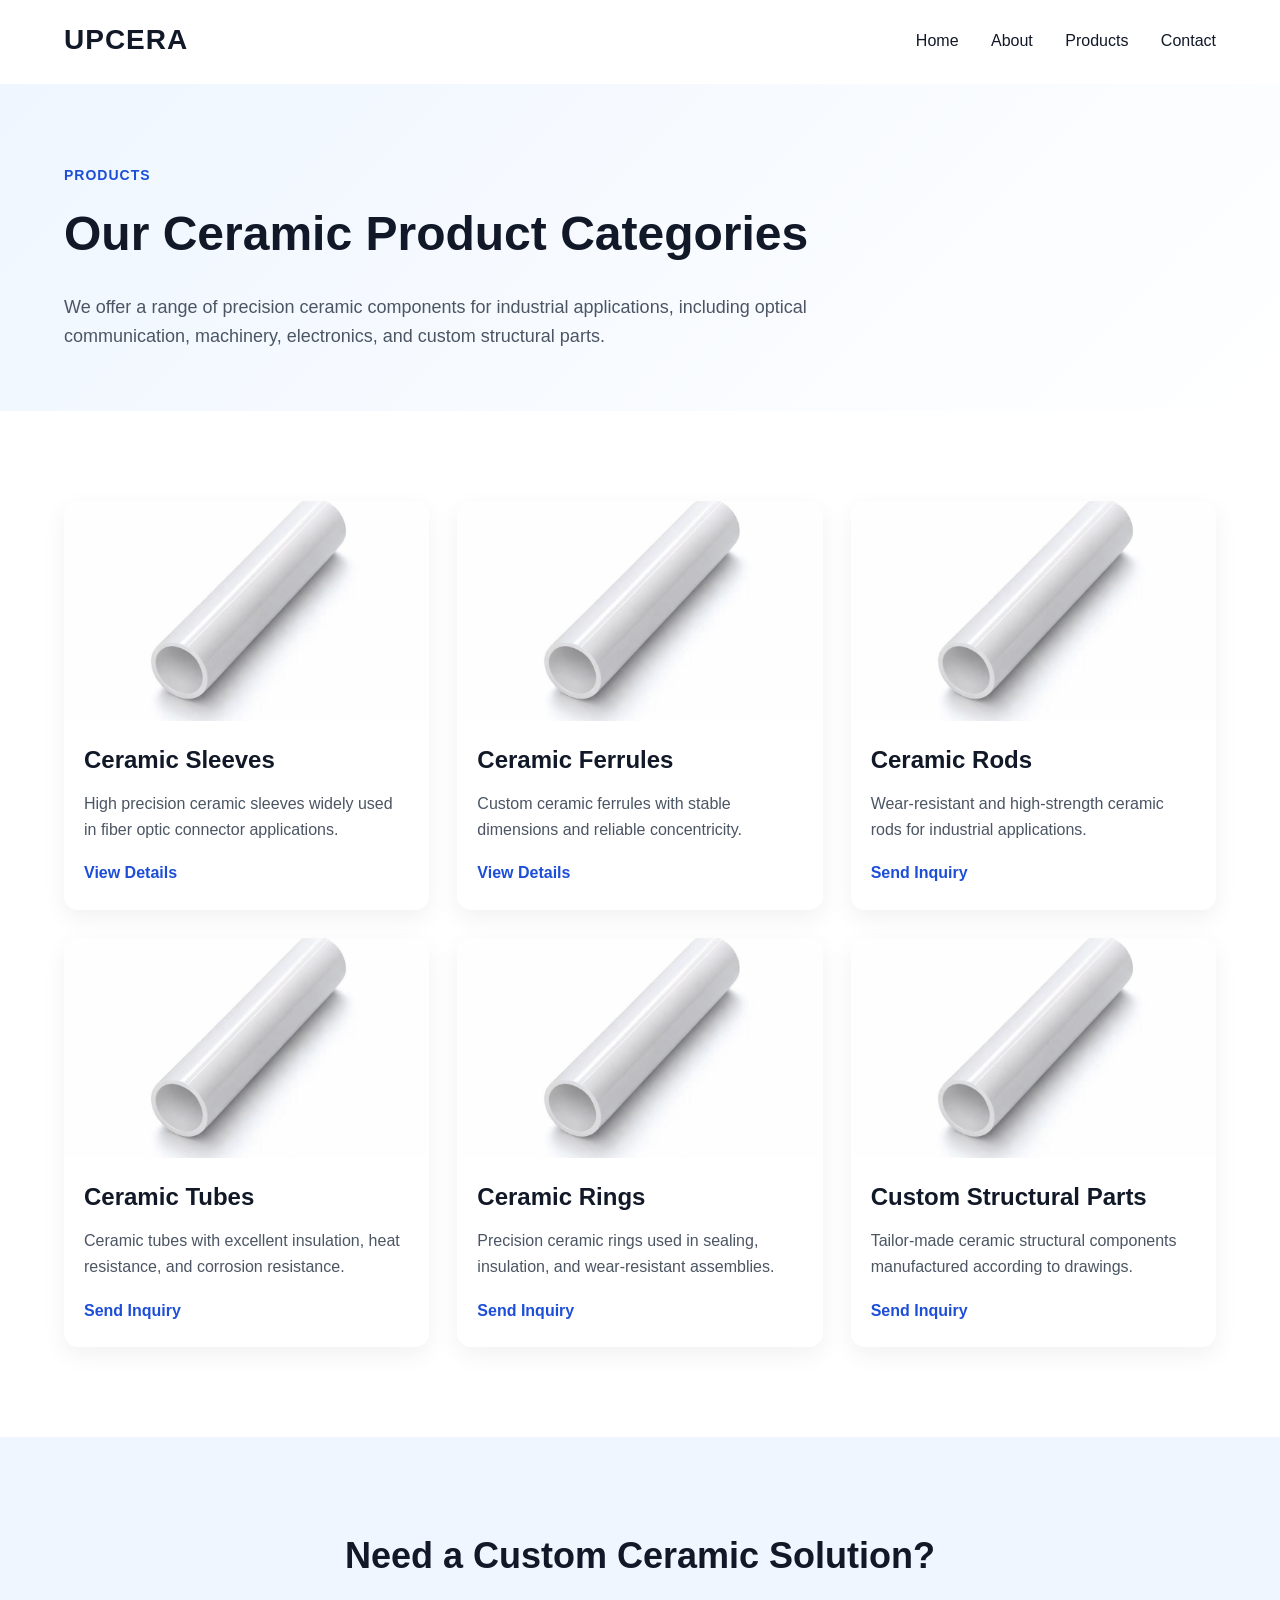
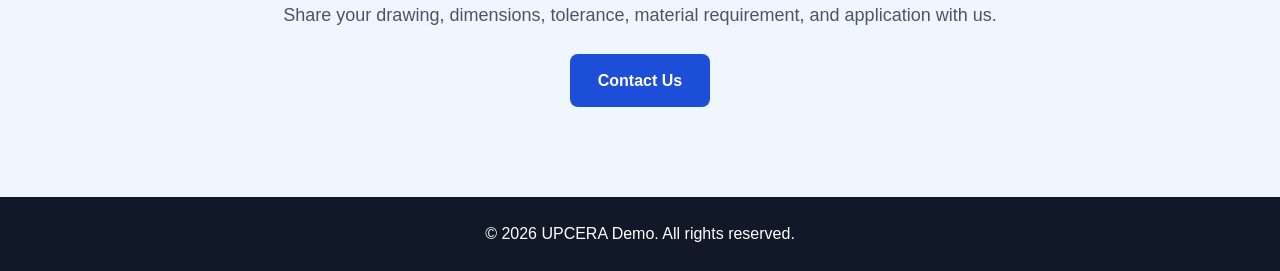
==== products/index.html @ 50f59850 "Refactor site to clean folder-based SEO URL structure" ====
<!DOCTYPE html>
<html lang="en">
<head>
  <meta charset="UTF-8" />
  <meta name="viewport" content="width=device-width, initial-scale=1.0" />
  <title>Industrial Ceramic Products | UPCERA</title>
  <meta name="description" content="Explore UPCERA's industrial ceramic product range, including ceramic sleeves, ceramic ferrules, rods, tubes, rings, and custom structural parts." />
  <link rel="stylesheet" href="/css/style.css" />
</head>
<body>

  <header class="navbar">
    <div class="container nav-wrapper">
      <div class="logo">UPCERA</div>
      <nav class="nav-menu">
        <a href="/">Home</a>
        <a href="/about/">About</a>
        <a href="/products/">Products</a>
        <a href="/contact/">Contact</a>
      </nav>
    </div>
  </header>

  <section class="page-hero">
    <div class="container">
      <p class="section-tag">Products</p>
      <h1>Our Ceramic Product Categories</h1>
      <p class="page-desc">
        We offer a range of precision ceramic components for industrial applications,
        including optical communication, machinery, electronics, and custom structural parts.
      </p>
    </div>
  </section>

  <section class="section">
    <div class="container">
      <div class="product-grid">

        <div class="product-card">
          <a href="/products/ceramic-sleeves/">
            <img src="/images/ceramic-sleeve.jpg" alt="Ceramic Sleeves">
          </a>

          <h3><a href="/products/ceramic-sleeves/" class="product-title-link">Ceramic Sleeves</a></h3>
          <p>
            High precision ceramic sleeves widely used in fiber optic connector applications.
          </p>
          <a href="/products/ceramic-sleeves/" class="text-link">View Details</a>
        </div>

        <div class="product-card">
          <a href="/products/ceramic-ferrules/">
            <img src="/images/ceramic-sleeve.jpg" alt="Ceramic Ferrules">
          </a>
          <h3><a href="/products/ceramic-ferrules/" class="product-title-link">Ceramic Ferrules</a></h3>
          <p>
            Custom ceramic ferrules with stable dimensions and reliable concentricity.
          </p>
          <a href="/products/ceramic-ferrules/" class="text-link">View Details</a>
        </div>

        <div class="product-card">
          <img src="/images/ceramic-sleeve.jpg" alt="Ceramic Rods">
          <h3>Ceramic Rods</h3>
          <p>
            Wear-resistant and high-strength ceramic rods for industrial applications.
          </p>
          <a href="/contact/" class="text-link">Send Inquiry</a>
        </div>

        <div class="product-card">
          <img src="/images/ceramic-sleeve.jpg" alt="Ceramic Tubes">
          <h3>Ceramic Tubes</h3>
          <p>
            Ceramic tubes with excellent insulation, heat resistance, and corrosion resistance.
          </p>
          <a href="/contact/" class="text-link">Send Inquiry</a>
        </div>

        <div class="product-card">
          <img src="/images/ceramic-sleeve.jpg" alt="Ceramic Rings">
          <h3>Ceramic Rings</h3>
          <p>
            Precision ceramic rings used in sealing, insulation, and wear-resistant assemblies.
          </p>
          <a href="/contact/" class="text-link">Send Inquiry</a>
        </div>

        <div class="product-card">
          <img src="/images/ceramic-sleeve.jpg" alt="Custom Structural Parts">
          <h3>Custom Structural Parts</h3>
          <p>
            Tailor-made ceramic structural components manufactured according to drawings.
          </p>
          <a href="/contact/" class="text-link">Send Inquiry</a>
        </div>

      </div>
    </div>
  </section>

  <section class="section cta-section">
    <div class="container cta-box">
      <h2>Need a Custom Ceramic Solution?</h2>
      <p>
        Share your drawing, dimensions, tolerance, material requirement, and application with us.
      </p>
      <a href="/contact/" class="btn">Contact Us</a>
    </div>
  </section>

  <footer class="footer">
    <div class="container footer-content">
      <p>© 2026 UPCERA Demo. All rights reserved.</p>
    </div>
  </footer>

  <script src="/js/main.js"></script>
</body>
</html>
---- css/style.css ----
/* =========================
   1. RESET & GLOBAL
========================= */
* {
  margin: 0;
  padding: 0;
  box-sizing: border-box;
}

body {
  font-family: Arial, sans-serif;
  line-height: 1.6;
  color: #1f2937;
  background-color: #ffffff;
  padding-top: 84px;
}

body.home-page {
  padding-top: 0;
}

.container {
  width: 90%;
  max-width: 1200px;
  margin: 0 auto;
}

/* =========================
   2. SHARED COMPONENTS
========================= */
.section {
  padding: 90px 0;
}

.section-header {
  margin-bottom: 24px;
}

.section-tag {
  color: #1d4ed8;
  font-size: 14px;
  font-weight: bold;
  text-transform: uppercase;
  letter-spacing: 1px;
  margin-bottom: 10px;
}

.section h2 {
  font-size: 40px;
  color: #111827;
}

.section-text {
  max-width: 900px;
  font-size: 18px;
  color: #4b5563;
}

.gray {
  background-color: #f8fafc;
}

.btn {
  display: inline-block;
  background-color: #1d4ed8;
  color: #ffffff;
  padding: 14px 28px;
  text-decoration: none;
  border-radius: 8px;
  font-weight: bold;
}

.btn:hover {
  background-color: #1e40af;
}

.btn-secondary {
  background-color: #ffffff;
  color: #1d4ed8;
  border: 1px solid #1d4ed8;
}

.btn-secondary:hover {
  background-color: #eff6ff;
}

.cards {
  display: flex;
  gap: 24px;
  margin-top: 40px;
}

.card {
  flex: 1;
  background-color: #ffffff;
  padding: 30px;
  border-radius: 14px;
  box-shadow: 0 8px 24px rgba(0, 0, 0, 0.06);
}

.card h3 {
  font-size: 24px;
  margin-bottom: 16px;
  color: #111827;
}

.card p {
  color: #4b5563;
  font-size: 16px;
}

/* =========================
   3. NAVBAR
========================= */
.navbar {
  position: fixed;
  top: 0;
  left: 0;
  width: 100%;
  z-index: 1000;
  background-color: rgba(255, 255, 255, 0);
  padding: 18px 0;
  transition: background-color 0.25s ease, box-shadow 0.25s ease;
}

.navbar.scrolled {
  background-color: rgba(255, 255, 255, 0.95);
  box-shadow: 0 8px 24px rgba(15, 23, 42, 0.08);
}

.nav-wrapper {
  display: flex;
  justify-content: space-between;
  align-items: center;
}

.logo {
  color: #111827;
  font-size: 28px;
  font-weight: bold;
  letter-spacing: 1px;
}

.nav-menu a {
  color: #111827;
  text-decoration: none;
  margin-left: 28px;
  font-size: 16px;
}

.nav-menu a:hover {
  opacity: 0.8;
}

/* =========================
   4. PAGE HERO
========================= */
.page-hero {
  background: linear-gradient(135deg, #eff6ff, #ffffff);
  padding: 80px 0 60px;
}

.page-hero h1 {
  font-size: 48px;
  margin-bottom: 20px;
  color: #111827;
}

.page-desc {
  max-width: 780px;
  font-size: 18px;
  color: #4b5563;
}

/* =========================
   5. HOME PAGE
========================= */
.hero {
  background: linear-gradient(135deg, #eff6ff, #ffffff);
  padding: 180px 0 100px;
}

.hero-content {
  display: flex;
  align-items: center;
  gap: 50px;
}

.hero-text {
  flex: 1;
}

.tag {
  color: #1d4ed8;
  font-weight: bold;
  margin-bottom: 16px;
  font-size: 14px;
  text-transform: uppercase;
  letter-spacing: 1px;
}

.hero h1 {
  font-size: 52px;
  line-height: 1.2;
  margin-bottom: 24px;
  color: #111827;
}

.hero-desc {
  font-size: 18px;
  color: #4b5563;
  margin-bottom: 32px;
  max-width: 620px;
}

.hero-buttons {
  display: flex;
  gap: 16px;
}

.hero-image {
  flex: 1;
  display: flex;
  justify-content: center;
  align-items: center;
}

.hero-image img {
  width: 80%;
  max-width: 420px;
  display: block;
  border-radius: 16px;
}

/* =========================
   6. PRODUCTS PAGE
========================= */
.product-grid {
  display: grid;
  grid-template-columns: repeat(3, 1fr);
  gap: 28px;
}

.product-card {
  background-color: #ffffff;
  border-radius: 14px;
  overflow: hidden;
  box-shadow: 0 8px 24px rgba(0, 0, 0, 0.06);
}

.product-card img {
  width: 100%;
  height: 220px;
  object-fit: cover;
  display: block;
  transition: transform 0.3s;
}

.product-card img:hover {
  transform: scale(1.05);
}

.product-card h3 {
  font-size: 24px;
  margin: 20px 20px 12px;
  color: #111827;
}

.product-card p {
  font-size: 16px;
  color: #4b5563;
  margin: 0 20px 18px;
}

.text-link {
  display: inline-block;
  margin: 0 20px 24px;
  color: #1d4ed8;
  text-decoration: none;
  font-weight: bold;
}

.text-link:hover {
  text-decoration: underline;
}

/* =========================
   7. ABOUT PAGE
========================= */
.about-layout {
  display: flex;
  align-items: center;
  gap: 50px;
}

.about-text {
  flex: 1;
}

.about-image {
  flex: 1;
  display: flex;
  justify-content: center;
}

.about-image img {
  width: 100%;
  max-width: 420px;
  border-radius: 16px;
  display: block;
}

/* =========================
   8. INDUSTRY / APPLICATIONS
========================= */
.industry-grid {
  display: grid;
  grid-template-columns: repeat(3, 1fr);
  gap: 20px;
  margin-top: 30px;
}

.industry-item {
  background-color: #f8fafc;
  border: 1px solid #e5e7eb;
  border-radius: 12px;
  padding: 24px;
  font-size: 18px;
  font-weight: bold;
  color: #111827;
  text-align: center;
}

/* =========================
   9. CONTACT / CTA
========================= */
.contact-section {
  background-color: #eff6ff;
}

.contact-box {
  margin-top: 30px;
  background-color: #ffffff;
  padding: 28px;
  border-radius: 14px;
  box-shadow: 0 8px 24px rgba(0, 0, 0, 0.06);
  max-width: 600px;
}

.contact-box p {
  margin-bottom: 12px;
  font-size: 17px;
}

.cta-section {
  background-color: #eff6ff;
}

.cta-box {
  text-align: center;
  max-width: 800px;
}

.cta-box h2 {
  font-size: 36px;
  margin-bottom: 16px;
  color: #111827;
}

.cta-box p {
  font-size: 18px;
  color: #4b5563;
  margin-bottom: 24px;
}

/* =========================
   10. FOOTER
========================= */
.footer {
  background-color: #111827;
  color: #ffffff;
  padding: 24px 0;
}

.footer-content {
  text-align: center;
}

/* =========================
   11. PRODUCT DETAIL PAGE
========================= */
.product-detail-layout {
  display: flex;
  align-items: center;
  gap: 50px;
}

.product-detail-image {
  flex: 1;
  display: flex;
  justify-content: center;
}

.product-detail-image img {
  width: 100%;
  max-width: 460px;
  border-radius: 16px;
  display: block;
}

.product-detail-info {
  flex: 1;
}

.detail-text {
  font-size: 18px;
  color: #4b5563;
  margin-bottom: 20px;
}

.detail-buttons {
  display: flex;
  gap: 16px;
  margin-top: 30px;
}

.spec-table {
  margin-top: 30px;
  border: 1px solid #e5e7eb;
  border-radius: 12px;
  overflow: hidden;
}

.spec-row {
  display: flex;
  border-bottom: 1px solid #e5e7eb;
}

.spec-row:last-child {
  border-bottom: none;
}

.spec-label {
  width: 220px;
  background-color: #f8fafc;
  padding: 18px 20px;
  font-weight: bold;
  color: #111827;
}

.spec-value {
  flex: 1;
  padding: 18px 20px;
  color: #4b5563;
  background-color: #ffffff;
}
.product-title-link {
  color: #111827;
  text-decoration: none;
}

.product-title-link:hover {
  color: #1d4ed8;
}
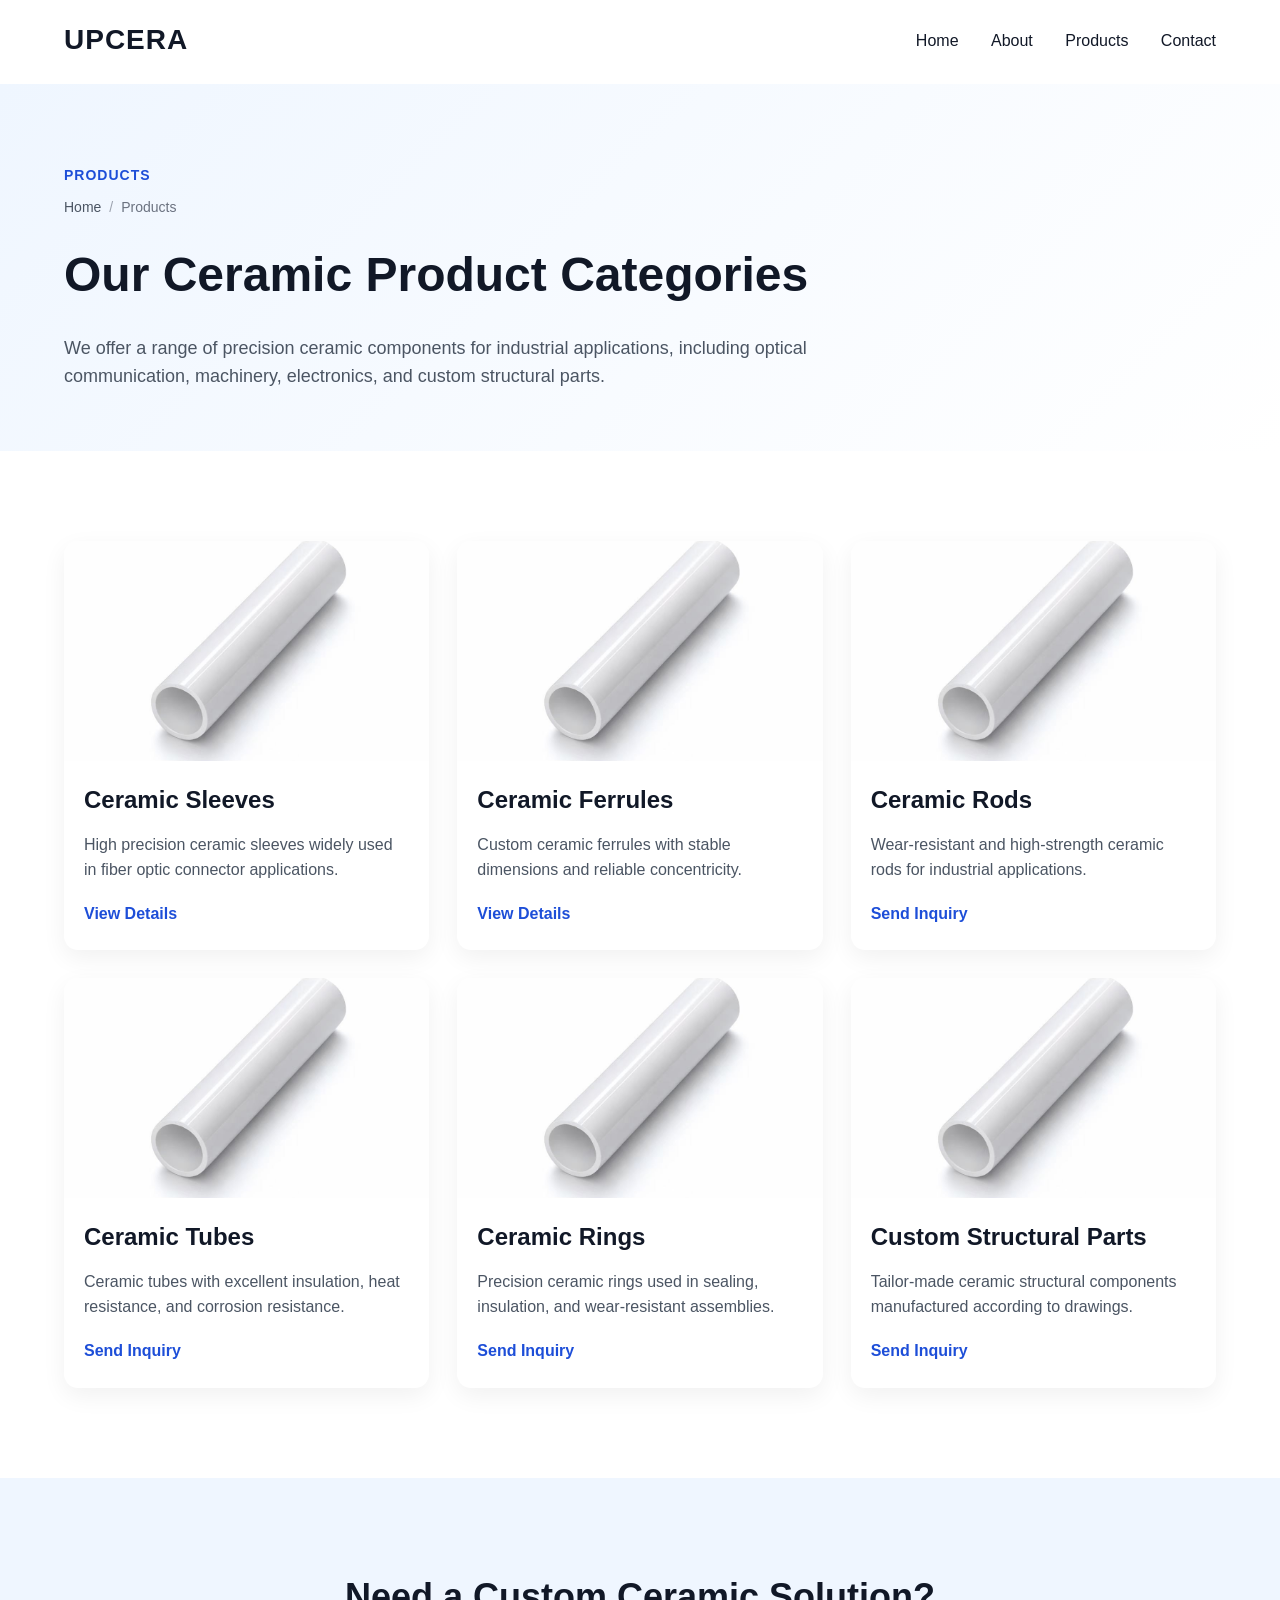
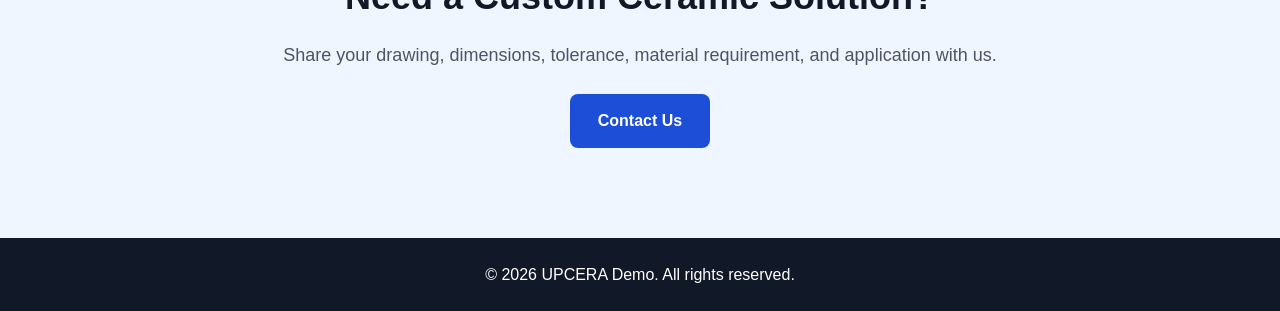
==== commit 754df40c: "Add breadcrumb navigation to product pages" ====
--- a/products/index.html
+++ b/products/index.html
@@ -24,6 +24,12 @@
   <section class="page-hero">
     <div class="container">
       <p class="section-tag">Products</p>
+      <nav class="breadcrumb" aria-label="Breadcrumb">
+        <ol>
+          <li><a href="/">Home</a></li>
+          <li aria-current="page">Products</li>
+        </ol>
+      </nav>
       <h1>Our Ceramic Product Categories</h1>
       <p class="page-desc">
         We offer a range of precision ceramic components for industrial applications,
--- a/css/style.css
+++ b/css/style.css
@@ -172,6 +172,41 @@
   color: #4b5563;
 }
 
+.breadcrumb {
+  margin: 4px 0 18px;
+}
+
+.breadcrumb ol {
+  list-style: none;
+  display: flex;
+  flex-wrap: wrap;
+  align-items: center;
+  gap: 8px;
+  padding: 0;
+  margin: 0;
+}
+
+.breadcrumb li {
+  color: #6b7280;
+  font-size: 14px;
+}
+
+.breadcrumb li + li::before {
+  content: "/";
+  margin-right: 8px;
+  color: #9ca3af;
+}
+
+.breadcrumb a {
+  color: #4b5563;
+  text-decoration: none;
+}
+
+.breadcrumb a:hover {
+  color: #1f2937;
+  text-decoration: underline;
+}
+
 /* =========================
    5. HOME PAGE
 ========================= */
@@ -461,4 +496,4 @@
 
 .product-title-link:hover {
   color: #1d4ed8;
-}+}
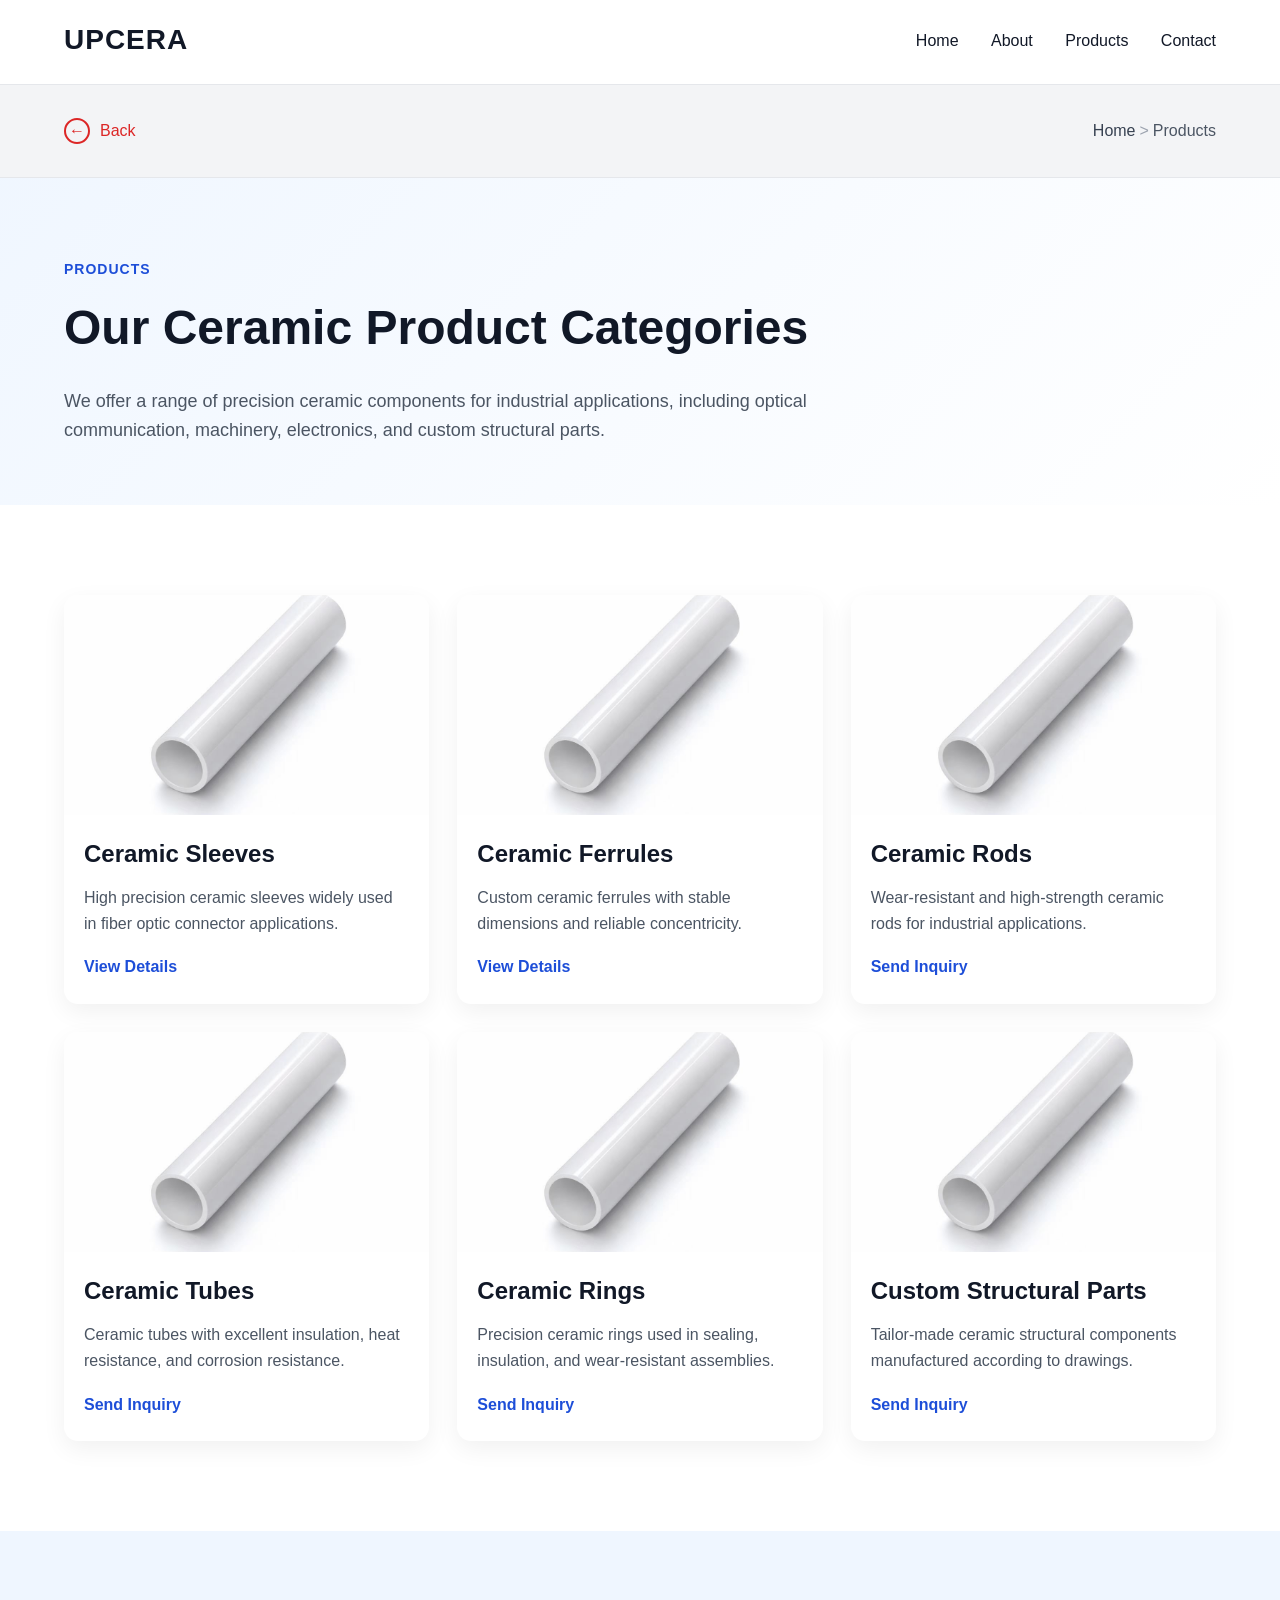
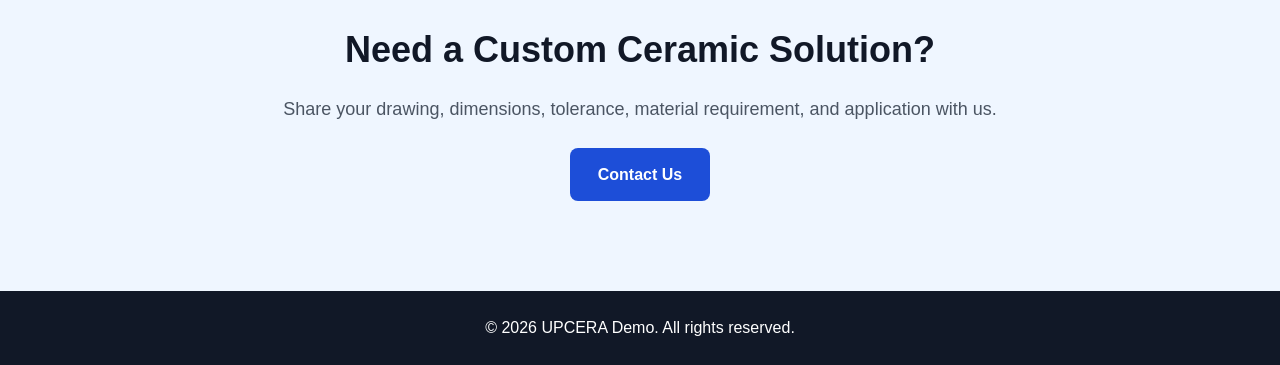
==== commit 183febc6: "Refine breadcrumb UI and add back-to-top button" ====
--- a/products/index.html
+++ b/products/index.html
@@ -22,14 +22,22 @@
   </header>
 
   <section class="page-hero">
+    <div class="breadcrumb-strip">
+      <div class="container breadcrumb-row">
+        <a href="/" class="breadcrumb-back">
+          <span class="back-icon" aria-hidden="true">←</span>
+          <span>Back</span>
+        </a>
+        <nav class="breadcrumb" aria-label="Breadcrumb">
+          <ol>
+            <li><a href="/">Home</a></li>
+            <li aria-current="page">Products</li>
+          </ol>
+        </nav>
+      </div>
+    </div>
     <div class="container">
       <p class="section-tag">Products</p>
-      <nav class="breadcrumb" aria-label="Breadcrumb">
-        <ol>
-          <li><a href="/">Home</a></li>
-          <li aria-current="page">Products</li>
-        </ol>
-      </nav>
       <h1>Our Ceramic Product Categories</h1>
       <p class="page-desc">
         We offer a range of precision ceramic components for industrial applications,
--- a/css/style.css
+++ b/css/style.css
@@ -157,7 +157,7 @@
 ========================= */
 .page-hero {
   background: linear-gradient(135deg, #eff6ff, #ffffff);
-  padding: 80px 0 60px;
+  padding: 0 0 60px;
 }
 
 .page-hero h1 {
@@ -172,8 +172,49 @@
   color: #4b5563;
 }
 
+.breadcrumb-strip {
+  background-color: #f3f4f6;
+  border-top: 1px solid #e5e7eb;
+  border-bottom: 1px solid #e5e7eb;
+  margin-bottom: 80px;
+}
+
+.breadcrumb-row {
+  display: flex;
+  justify-content: space-between;
+  align-items: center;
+  gap: 16px;
+  min-height: 92px;
+}
+
+.breadcrumb-back {
+  display: inline-flex;
+  align-items: center;
+  gap: 10px;
+  color: #dc2626;
+  text-decoration: none;
+  font-size: 16px;
+}
+
+.breadcrumb-back:hover {
+  color: #b91c1c;
+}
+
+.back-icon {
+  width: 26px;
+  height: 26px;
+  display: inline-flex;
+  align-items: center;
+  justify-content: center;
+  border: 2px solid #dc2626;
+  border-radius: 50%;
+  font-size: 16px;
+  font-weight: bold;
+  line-height: 1;
+}
+
 .breadcrumb {
-  margin: 4px 0 18px;
+  font-size: 16px;
 }
 
 .breadcrumb ol {
@@ -181,30 +222,69 @@
   display: flex;
   flex-wrap: wrap;
   align-items: center;
-  gap: 8px;
+  gap: 0;
+  margin: 0;
   padding: 0;
-  margin: 0;
 }
 
 .breadcrumb li {
-  color: #6b7280;
-  font-size: 14px;
+  color: #4b5563;
 }
 
 .breadcrumb li + li::before {
-  content: "/";
-  margin-right: 8px;
+  content: ">";
+  margin: 0 4px;
   color: #9ca3af;
 }
 
 .breadcrumb a {
-  color: #4b5563;
+  color: #374151;
   text-decoration: none;
 }
 
 .breadcrumb a:hover {
-  color: #1f2937;
+  color: #111827;
   text-decoration: underline;
+}
+
+.back-to-top {
+  position: fixed;
+  right: 24px;
+  bottom: 24px;
+  width: 48px;
+  height: 48px;
+  border: none;
+  border-radius: 50%;
+  background-color: #1d4ed8;
+  color: #ffffff;
+  font-size: 22px;
+  cursor: pointer;
+  box-shadow: 0 8px 18px rgba(0, 0, 0, 0.22);
+  opacity: 0;
+  visibility: hidden;
+  transform: translateY(12px);
+  transition: opacity 0.2s ease, transform 0.2s ease, visibility 0.2s ease;
+  z-index: 900;
+}
+
+.back-to-top.show {
+  opacity: 1;
+  visibility: visible;
+  transform: translateY(0);
+}
+
+.back-to-top:hover {
+  background-color: #1e40af;
+}
+
+@media (max-width: 768px) {
+  .breadcrumb-row {
+    min-height: 74px;
+    flex-direction: column;
+    align-items: flex-start;
+    justify-content: center;
+    padding: 12px 0;
+  }
 }
 
 /* =========================
